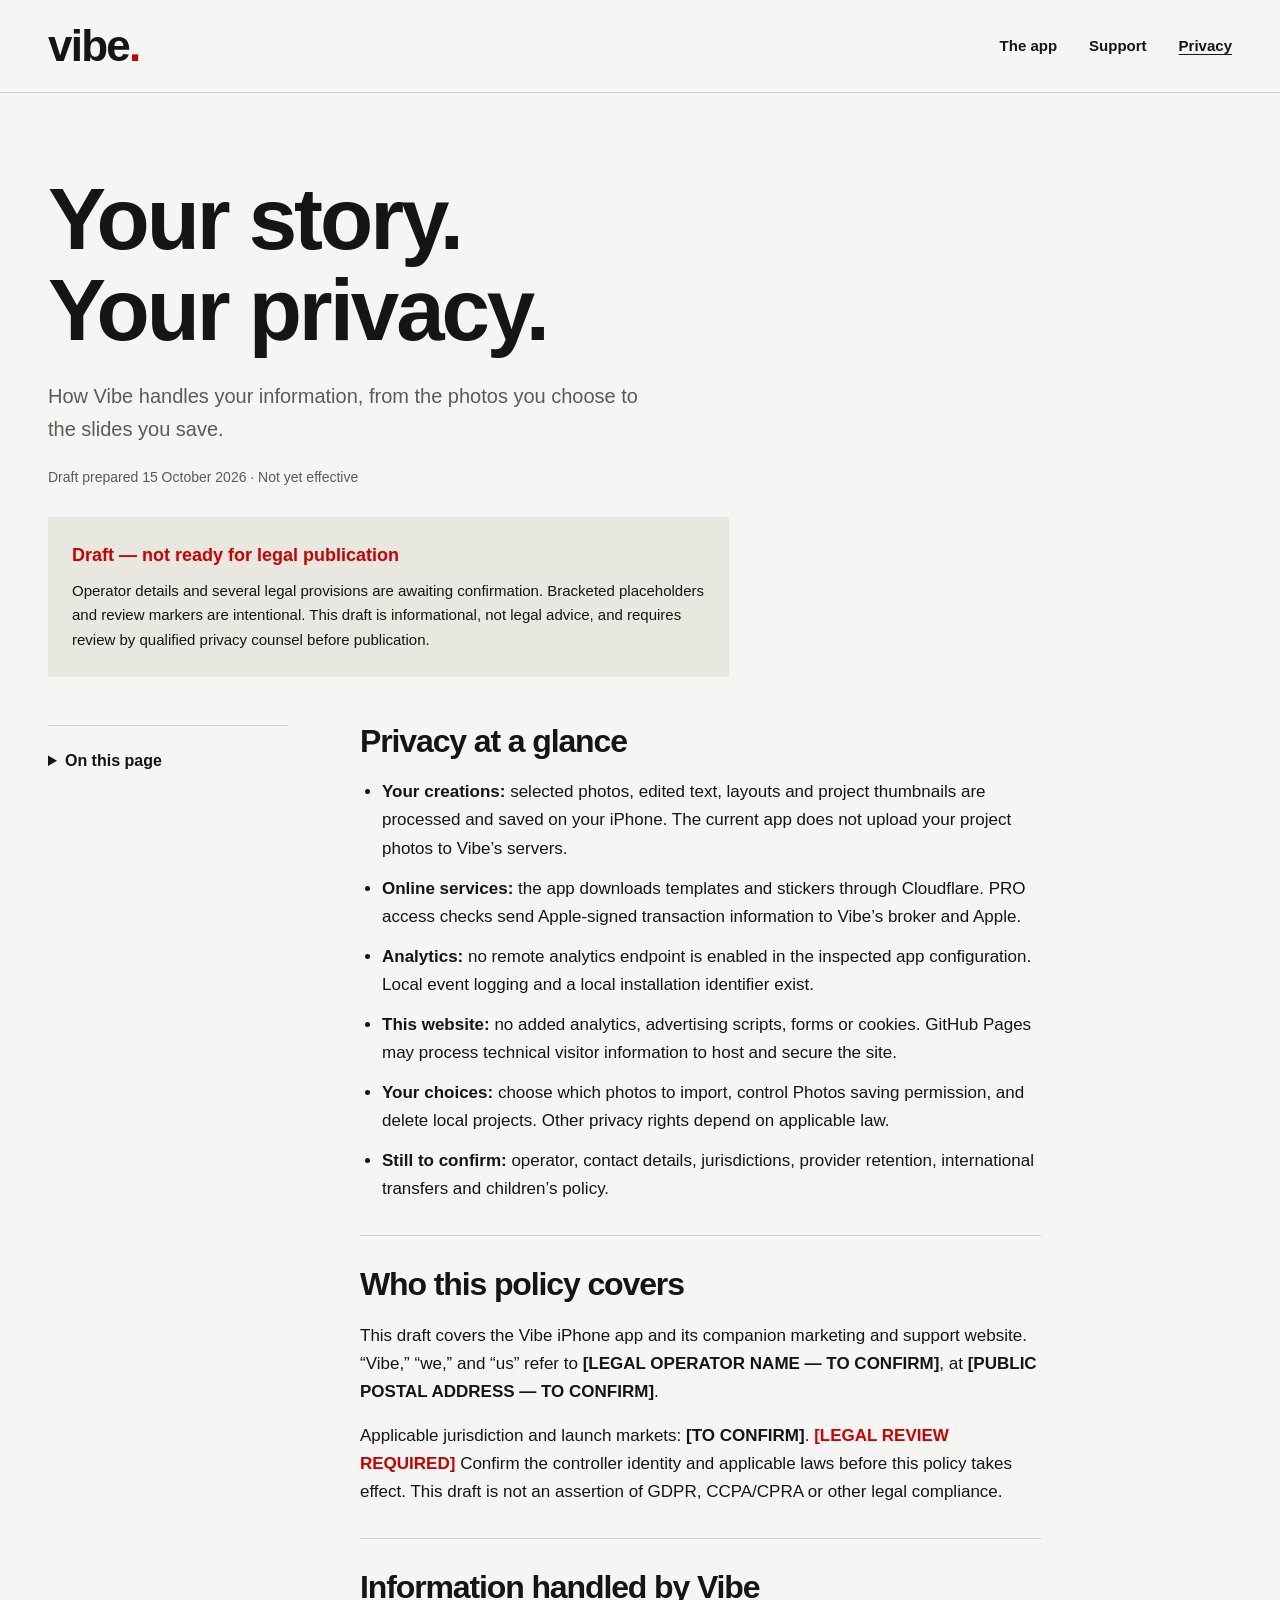
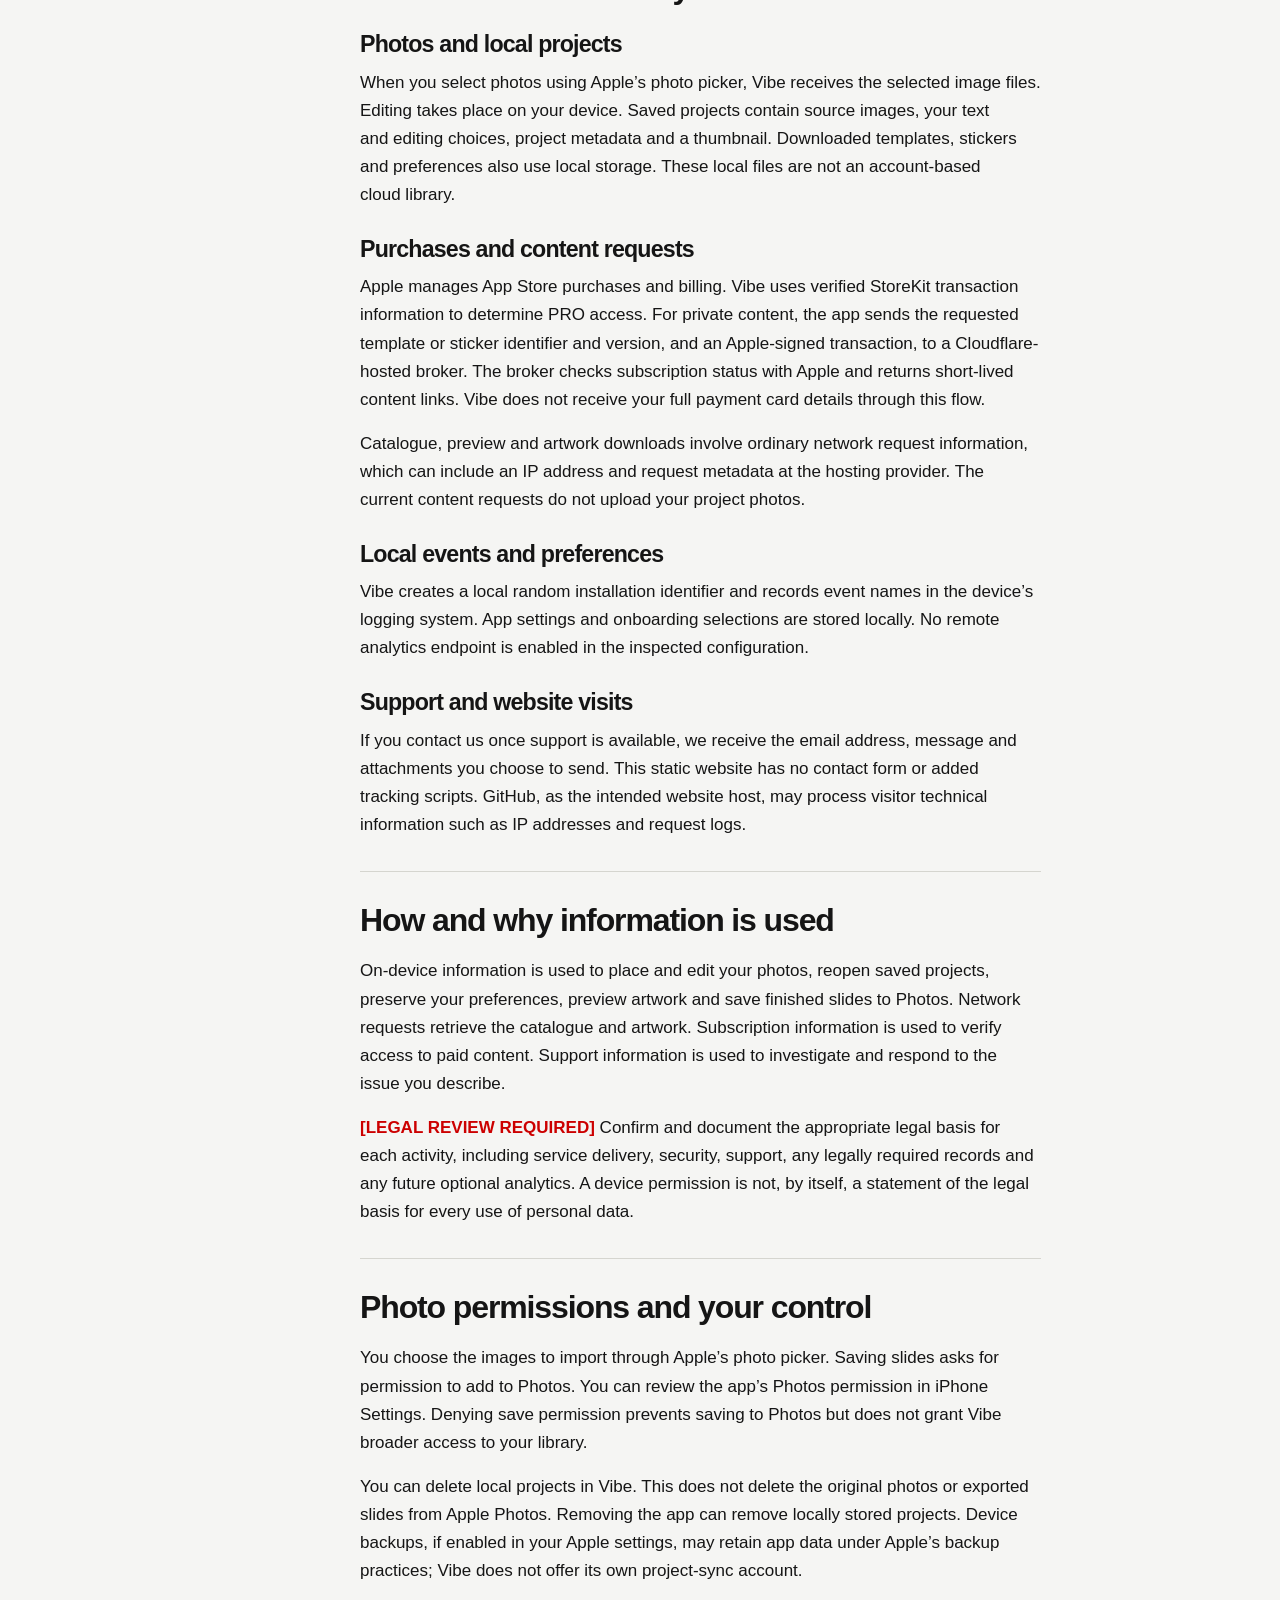
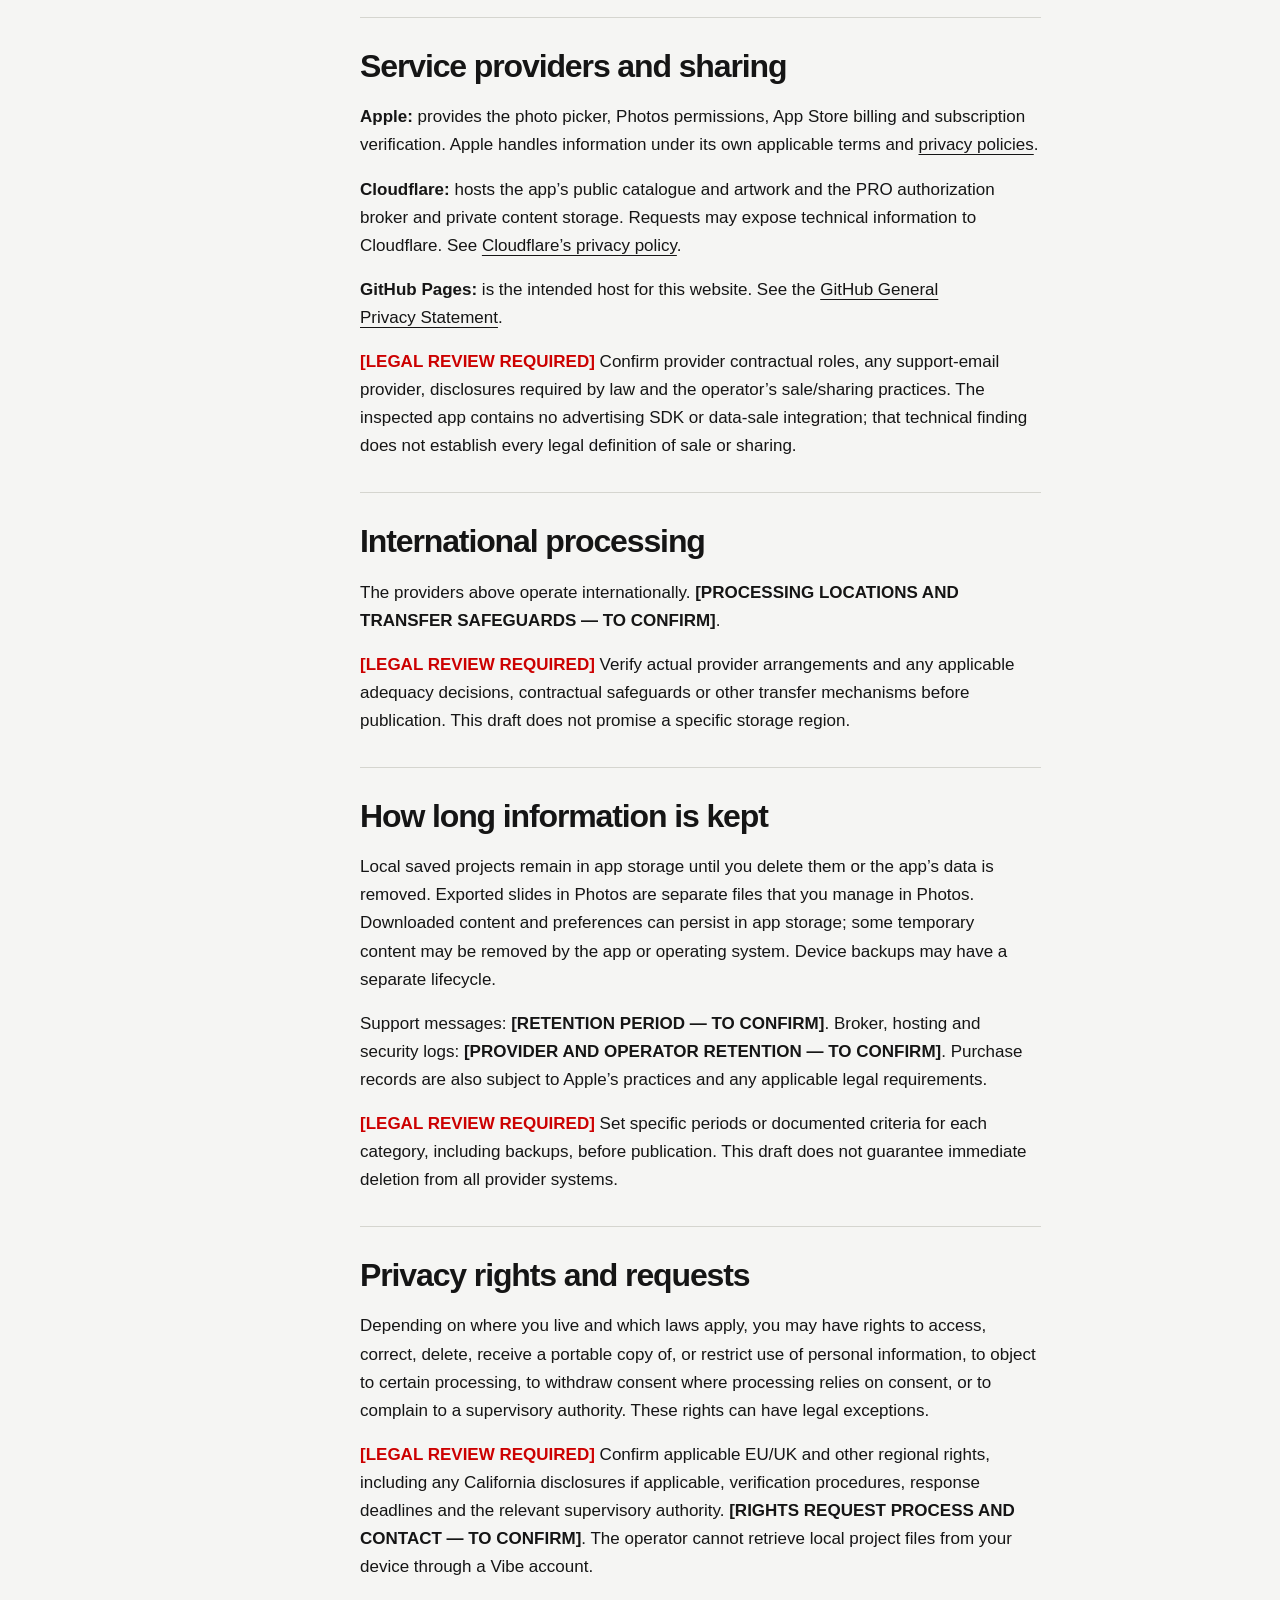
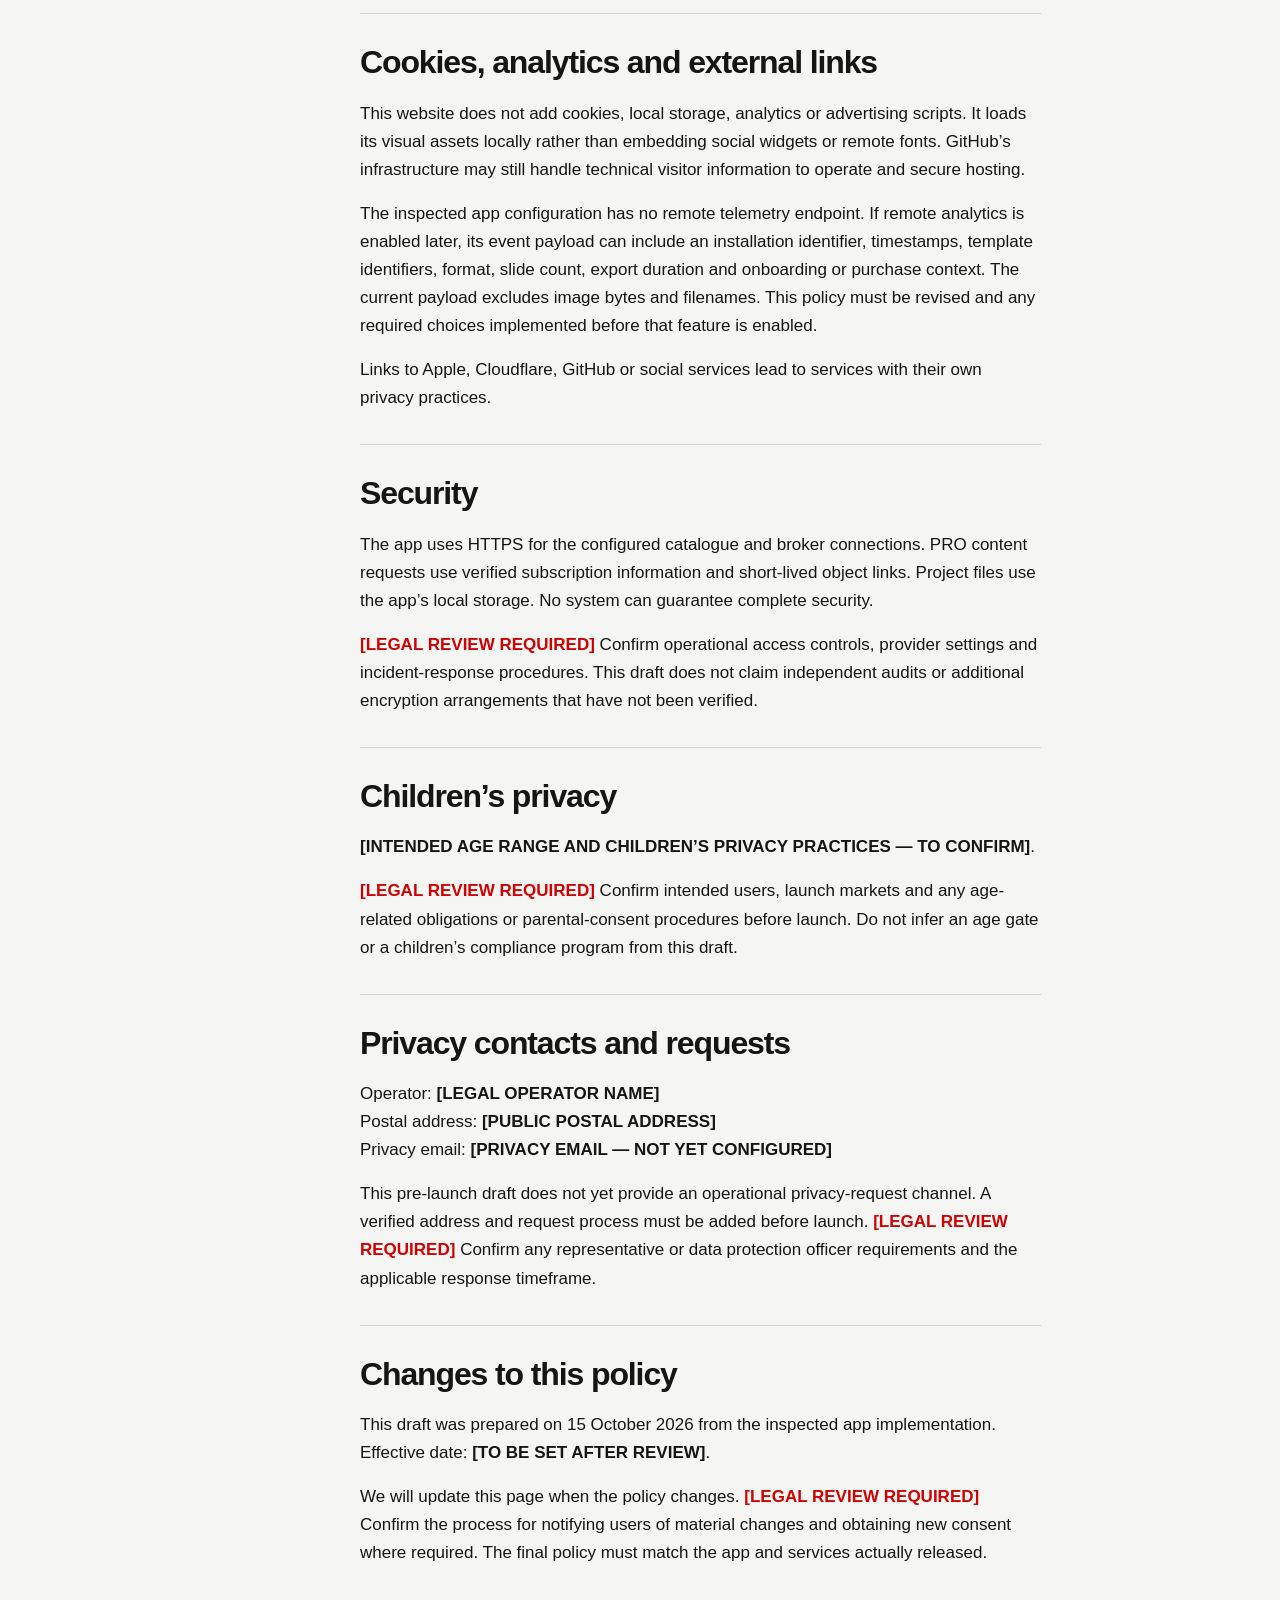
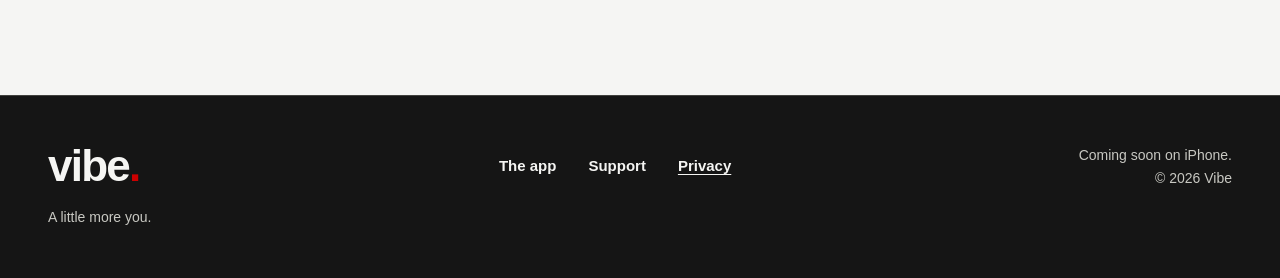
==== site/privacy/index.html @ 476f14c0 "Add Vibe marketing, support and draft privacy website" ====
<!doctype html>
<html lang="en">
<head>
  <meta charset="utf-8">
  <meta name="viewport" content="width=device-width, initial-scale=1">
  <meta name="theme-color" content="#CC0000">
  <meta name="description" content="A draft explanation of how Vibe handles selected photos, local projects, subscriptions, support messages, and website visits.">
  <meta property="og:title" content="Privacy policy draft — Vibe">
  <meta property="og:description" content="A draft explanation of how Vibe handles selected photos, local projects, subscriptions, support messages, and website visits.">
  <meta property="og:type" content="website">
  <title>Privacy policy draft — Vibe</title>
  <link rel="icon" href="../assets/vibe-app-icon.png" type="image/png">
  <link rel="stylesheet" href="../assets/site.css">
</head>
<body class="privacy">
  <a class="skip-link" href="#main">Skip to content</a>
  <header class="site-header"><div class="wrap header-inner">
    <a class="wordmark" href="../" aria-label="Vibe home">vibe<span>.</span></a>
    <nav aria-label="Main navigation"><a href="../">The app</a><a href="../support/">Support</a><a href="../privacy/" aria-current="page">Privacy</a></nav>
  </div></header>
  <main id="main" tabindex="-1">
<div class="wrap page-intro"><h1>Your story.<br>Your privacy.</h1><p>How Vibe handles your information, from the photos you choose to the slides you save.</p><div class="updated">Draft prepared 15 October 2026 · Not yet effective</div><div class="notice"><strong class="draft-label">Draft — not ready for legal publication</strong><p>Operator details and several legal provisions are awaiting confirmation. Bracketed placeholders and review markers are intentional. This draft is informational, not legal advice, and requires review by qualified privacy counsel before publication.</p></div></div>
<div class="wrap content-grid"><nav class="side-nav policy-nav" aria-label="Privacy policy contents"><details><summary>On this page</summary><a href="#summary">Privacy at a glance</a><a href="#operator">Who this policy covers</a><a href="#information">Information handled by Vibe</a><a href="#uses">How and why information is used</a><a href="#permissions">Photo permissions and your control</a><a href="#sharing">Service providers and sharing</a><a href="#transfers">International processing</a><a href="#retention">How long information is kept</a><a href="#rights">Privacy rights and requests</a><a href="#tracking">Cookies, analytics and external links</a><a href="#security">Security</a><a href="#children">Children’s privacy</a><a href="#contact">Privacy contacts and requests</a><a href="#changes">Changes to this policy</a></details></nav><article class="reading" aria-label="Draft privacy policy"><section id="summary"><h2>Privacy at a glance</h2><ul class="summary-list"><li><strong>Your creations:</strong> selected photos, edited text, layouts and project thumbnails are processed and saved on your iPhone. The current app does not upload your project photos to Vibe’s servers.</li><li><strong>Online services:</strong> the app downloads templates and stickers through Cloudflare. PRO access checks send Apple-signed transaction information to Vibe’s broker and Apple.</li><li><strong>Analytics:</strong> no remote analytics endpoint is enabled in the inspected app configuration. Local event logging and a local installation identifier exist.</li><li><strong>This website:</strong> no added analytics, advertising scripts, forms or cookies. GitHub Pages may process technical visitor information to host and secure the site.</li><li><strong>Your choices:</strong> choose which photos to import, control Photos saving permission, and delete local projects. Other privacy rights depend on applicable law.</li><li><strong>Still to confirm:</strong> operator, contact details, jurisdictions, provider retention, international transfers and children’s policy.</li></ul></section><section id="operator"><h2>Who this policy covers</h2><p>This draft covers the Vibe iPhone app and its companion marketing and support website. “Vibe,” “we,” and “us” refer to <span class="placeholder">[LEGAL OPERATOR NAME — TO CONFIRM]</span>, at <span class="placeholder">[PUBLIC POSTAL ADDRESS — TO CONFIRM]</span>.</p><p>Applicable jurisdiction and launch markets: <span class="placeholder">[TO CONFIRM]</span>. <span class="draft-label">[LEGAL REVIEW REQUIRED]</span> Confirm the controller identity and applicable laws before this policy takes effect. This draft is not an assertion of GDPR, CCPA/CPRA or other legal compliance.</p></section><section id="information"><h2>Information handled by Vibe</h2><h3>Photos and local projects</h3><p>When you select photos using Apple’s photo picker, Vibe receives the selected image files. Editing takes place on your device. Saved projects contain source images, your text and editing choices, project metadata and a thumbnail. Downloaded templates, stickers and preferences also use local storage. These local files are not an account-based cloud library.</p><h3>Purchases and content requests</h3><p>Apple manages App Store purchases and billing. Vibe uses verified StoreKit transaction information to determine PRO access. For private content, the app sends the requested template or sticker identifier and version, and an Apple-signed transaction, to a Cloudflare-hosted broker. The broker checks subscription status with Apple and returns short-lived content links. Vibe does not receive your full payment card details through this flow.</p><p>Catalogue, preview and artwork downloads involve ordinary network request information, which can include an IP address and request metadata at the hosting provider. The current content requests do not upload your project photos.</p><h3>Local events and preferences</h3><p>Vibe creates a local random installation identifier and records event names in the device’s logging system. App settings and onboarding selections are stored locally. No remote analytics endpoint is enabled in the inspected configuration.</p><h3>Support and website visits</h3><p>If you contact us once support is available, we receive the email address, message and attachments you choose to send. This static website has no contact form or added tracking scripts. GitHub, as the intended website host, may process visitor technical information such as IP addresses and request logs.</p></section><section id="uses"><h2>How and why information is used</h2><p>On-device information is used to place and edit your photos, reopen saved projects, preserve your preferences, preview artwork and save finished slides to Photos. Network requests retrieve the catalogue and artwork. Subscription information is used to verify access to paid content. Support information is used to investigate and respond to the issue you describe.</p><p><span class="draft-label">[LEGAL REVIEW REQUIRED]</span> Confirm and document the appropriate legal basis for each activity, including service delivery, security, support, any legally required records and any future optional analytics. A device permission is not, by itself, a statement of the legal basis for every use of personal data.</p></section><section id="permissions"><h2>Photo permissions and your control</h2><p>You choose the images to import through Apple’s photo picker. Saving slides asks for permission to add to Photos. You can review the app’s Photos permission in iPhone Settings. Denying save permission prevents saving to Photos but does not grant Vibe broader access to your library.</p><p>You can delete local projects in Vibe. This does not delete the original photos or exported slides from Apple Photos. Removing the app can remove locally stored projects. Device backups, if enabled in your Apple settings, may retain app data under Apple’s backup practices; Vibe does not offer its own project-sync account.</p></section><section id="sharing"><h2>Service providers and sharing</h2><p><strong>Apple:</strong> provides the photo picker, Photos permissions, App Store billing and subscription verification. Apple handles information under its own applicable terms and <a href="https://www.apple.com/legal/privacy/">privacy policies</a>.</p><p><strong>Cloudflare:</strong> hosts the app’s public catalogue and artwork and the PRO authorization broker and private content storage. Requests may expose technical information to Cloudflare. See <a href="https://www.cloudflare.com/privacypolicy/">Cloudflare’s privacy policy</a>.</p><p><strong>GitHub Pages:</strong> is the intended host for this website. See the <a href="https://docs.github.com/en/site-policy/privacy-policies/github-general-privacy-statement">GitHub General Privacy Statement</a>.</p><p><span class="draft-label">[LEGAL REVIEW REQUIRED]</span> Confirm provider contractual roles, any support-email provider, disclosures required by law and the operator’s sale/sharing practices. The inspected app contains no advertising SDK or data-sale integration; that technical finding does not establish every legal definition of sale or sharing.</p></section><section id="transfers"><h2>International processing</h2><p>The providers above operate internationally. <span class="placeholder">[PROCESSING LOCATIONS AND TRANSFER SAFEGUARDS — TO CONFIRM]</span>.</p><p><span class="draft-label">[LEGAL REVIEW REQUIRED]</span> Verify actual provider arrangements and any applicable adequacy decisions, contractual safeguards or other transfer mechanisms before publication. This draft does not promise a specific storage region.</p></section><section id="retention"><h2>How long information is kept</h2><p>Local saved projects remain in app storage until you delete them or the app’s data is removed. Exported slides in Photos are separate files that you manage in Photos. Downloaded content and preferences can persist in app storage; some temporary content may be removed by the app or operating system. Device backups may have a separate lifecycle.</p><p>Support messages: <span class="placeholder">[RETENTION PERIOD — TO CONFIRM]</span>. Broker, hosting and security logs: <span class="placeholder">[PROVIDER AND OPERATOR RETENTION — TO CONFIRM]</span>. Purchase records are also subject to Apple’s practices and any applicable legal requirements.</p><p><span class="draft-label">[LEGAL REVIEW REQUIRED]</span> Set specific periods or documented criteria for each category, including backups, before publication. This draft does not guarantee immediate deletion from all provider systems.</p></section><section id="rights"><h2>Privacy rights and requests</h2><p>Depending on where you live and which laws apply, you may have rights to access, correct, delete, receive a portable copy of, or restrict use of personal information, to object to certain processing, to withdraw consent where processing relies on consent, or to complain to a supervisory authority. These rights can have legal exceptions.</p><p><span class="draft-label">[LEGAL REVIEW REQUIRED]</span> Confirm applicable EU/UK and other regional rights, including any California disclosures if applicable, verification procedures, response deadlines and the relevant supervisory authority. <span class="placeholder">[RIGHTS REQUEST PROCESS AND CONTACT — TO CONFIRM]</span>. The operator cannot retrieve local project files from your device through a Vibe account.</p></section><section id="tracking"><h2>Cookies, analytics and external links</h2><p>This website does not add cookies, local storage, analytics or advertising scripts. It loads its visual assets locally rather than embedding social widgets or remote fonts. GitHub’s infrastructure may still handle technical visitor information to operate and secure hosting.</p><p>The inspected app configuration has no remote telemetry endpoint. If remote analytics is enabled later, its event payload can include an installation identifier, timestamps, template identifiers, format, slide count, export duration and onboarding or purchase context. The current payload excludes image bytes and filenames. This policy must be revised and any required choices implemented before that feature is enabled.</p><p>Links to Apple, Cloudflare, GitHub or social services lead to services with their own privacy practices.</p></section><section id="security"><h2>Security</h2><p>The app uses HTTPS for the configured catalogue and broker connections. PRO content requests use verified subscription information and short-lived object links. Project files use the app’s local storage. No system can guarantee complete security.</p><p><span class="draft-label">[LEGAL REVIEW REQUIRED]</span> Confirm operational access controls, provider settings and incident-response procedures. This draft does not claim independent audits or additional encryption arrangements that have not been verified.</p></section><section id="children"><h2>Children’s privacy</h2><p><span class="placeholder">[INTENDED AGE RANGE AND CHILDREN’S PRIVACY PRACTICES — TO CONFIRM]</span>.</p><p><span class="draft-label">[LEGAL REVIEW REQUIRED]</span> Confirm intended users, launch markets and any age-related obligations or parental-consent procedures before launch. Do not infer an age gate or a children’s compliance program from this draft.</p></section><section id="contact"><h2>Privacy contacts and requests</h2><p>Operator: <span class="placeholder">[LEGAL OPERATOR NAME]</span><br>Postal address: <span class="placeholder">[PUBLIC POSTAL ADDRESS]</span><br>Privacy email: <span class="placeholder">[PRIVACY EMAIL — NOT YET CONFIGURED]</span></p><p>This pre-launch draft does not yet provide an operational privacy-request channel. A verified address and request process must be added before launch. <span class="draft-label">[LEGAL REVIEW REQUIRED]</span> Confirm any representative or data protection officer requirements and the applicable response timeframe.</p></section><section id="changes"><h2>Changes to this policy</h2><p>This draft was prepared on 15 October 2026 from the inspected app implementation. Effective date: <span class="placeholder">[TO BE SET AFTER REVIEW]</span>.</p><p>We will update this page when the policy changes. <span class="draft-label">[LEGAL REVIEW REQUIRED]</span> Confirm the process for notifying users of material changes and obtaining new consent where required. The final policy must match the app and services actually released.</p></section></article></div>
</main>
  <footer class="site-footer"><div class="wrap footer-inner">
    <div><a class="wordmark" href="../" aria-label="Vibe home">vibe<span>.</span></a><p>A little more you.</p></div>
    <nav aria-label="Footer navigation"><a href="../">The app</a><a href="../support/">Support</a><a href="../privacy/" aria-current="page">Privacy</a></nav>
    <p class="footer-note">Coming soon on iPhone.<br>© 2026 Vibe</p>
  </div></footer>
</body>
</html>
---- site/assets/site.css ----
:root {
  --red: #cc0000;
  --ink: #151515;
  --paper: #f5f5f3;
  --muted: #5b5b57;
  --line: #d5d5cf;
  --font: -apple-system, BlinkMacSystemFont, "Segoe UI", Helvetica, Arial, sans-serif;
}
* { box-sizing: border-box; }
html { scroll-behavior: smooth; scroll-padding-top: 24px; }
body { margin: 0; background: var(--paper); color: var(--ink); font: 17px/1.65 var(--font); }
h1, h2, h3, p, figure { margin: 0; }
h1, h2, h3 { line-height: 1.05; letter-spacing: -.035em; text-wrap: balance; }
h1, h2 { font-weight: 800; }
h1 { font-size: clamp(3.25rem, 6.8vw, 6rem); }
h2 { font-size: clamp(2.25rem, 4vw, 3.75rem); }
h3 { font-size: 1.45rem; }
p { text-wrap: pretty; }
a { color: inherit; text-underline-offset: .22em; text-decoration-thickness: 1px; }
a:hover { text-decoration-thickness: 2px; }
a:focus-visible, summary:focus-visible { outline: 3px solid var(--red); outline-offset: 5px; }
.hero a:focus-visible, .site-footer a:focus-visible { outline-color: var(--paper); }
::selection { background: var(--red); color: var(--paper); }
.hero ::selection { background: var(--paper); color: var(--red); }
.wrap { width: min(1280px, calc(100% - 96px)); margin-inline: auto; }
.site-header { background: var(--paper); border-bottom: 1px solid var(--line); }
.header-inner { min-height: 92px; display: flex; justify-content: space-between; align-items: center; gap: 24px; }
.wordmark { font-size: 44px; font-weight: 850; line-height: 1; letter-spacing: -.04em; text-decoration: none; }
.wordmark span { color: var(--red); }
nav { display: flex; align-items: center; gap: 32px; font-size: 15px; font-weight: 600; }
nav a { display: inline-flex; align-items: center; min-height: 44px; text-decoration: none; }
nav a:hover, nav a[aria-current] { text-decoration: underline; }
.skip-link { position: fixed; left: 16px; top: -100px; z-index: 10; background: var(--ink); color: var(--paper); padding: 12px 20px; }
.skip-link:focus { top: 16px; }
main:focus { outline: none; }
.hero { background: var(--red); color: var(--paper); }
.hero-grid { display: grid; grid-template-columns: 1.1fr 1fr; align-items: center; gap: 16px; min-height: 640px; padding-block: 58px; }
.hero h1 { max-width: 8ch; text-transform: uppercase; line-height: .95; }
.hero-copy > p { max-width: 37ch; font-size: 20px; margin-top: 28px; }
.launch-note { display: flex; align-items: center; gap: 12px; font-size: 15px; font-weight: 650; margin-top: 32px; }
.launch-note img { width: 38px; height: 38px; border: 1px solid #f5f5f380; border-radius: 9px; }
.hero-art { width: 100%; height: auto; display: block; }
.story-section { padding-block: 104px; }
.story-heading { display: grid; grid-template-columns: 1fr 1fr; gap: 48px; align-items: end; margin-bottom: 44px; }
.story-heading h2 { max-width: 11ch; }
.story-heading p { max-width: 44ch; color: var(--muted); }
.photo-strip { display: grid; grid-template-columns: 1fr 1fr 1fr; gap: 16px; }
.photo { aspect-ratio: 4/5; background-image: url('./camera-roll-atlas.jpg'); background-size: 300% 300%; }
.photo.street { background-position: 0 0; }
.photo.coffee { background-position: 50% 0; }
.photo.train { background-position: 100% 50%; }
figcaption { font-size: 12px; color: var(--muted); margin-top: 14px; }
.how-section { border-top: 1px solid var(--line); padding-block: 88px 104px; }
.how-grid { display: grid; grid-template-columns: .9fr 1.1fr; gap: 80px; }
.how-grid h2 { max-width: 10ch; }
.steps { list-style: none; padding: 0; margin: 0; }
.steps li { padding: 26px 0; border-top: 1px solid var(--line); }
.steps li:first-child { padding-top: 0; border: 0; }
.steps p { color: var(--muted); margin-top: 12px; max-width: 48ch; }
.closing { background: var(--ink); color: var(--paper); padding-block: 72px; }
.closing .wrap { display: flex; align-items: center; justify-content: space-between; gap: 36px; }
.closing h2 { max-width: 15ch; }
.closing a { white-space: nowrap; padding-block: 12px; }
.closing a:focus-visible { outline-color: var(--paper); }
.page-intro { padding-block: 80px 48px; }
.page-intro h1 { max-width: 14ch; }
.page-intro > p { font-size: 20px; color: var(--muted); max-width: 56ch; margin-top: 24px; }
.content-grid { display: grid; grid-template-columns: 240px minmax(0, 1fr); gap: 72px; padding-bottom: 96px; }
.side-nav { display: block; align-self: start; font-size: 14px; border-top: 1px solid var(--line); padding-top: 20px; }
.side-nav a { display: block; min-height: 44px; padding: 9px 0; }
.reading { max-width: 72ch; min-width: 0; }
.reading h2 { font-size: 2rem; margin-bottom: 20px; }
.reading h3 { margin-top: 28px; margin-bottom: 12px; }
.reading p + p { margin-top: 16px; }
.reading section { padding-block: 32px; border-top: 1px solid var(--line); }
.reading section:first-child { padding-top: 0; border: 0; }
.notice { padding: 24px; background: #e8e8e1; margin-bottom: 32px; }
.notice strong { display: block; font-size: 18px; margin-bottom: 8px; }
.notice p { font-size: 15px; }
.draft-label { color: var(--red); font-weight: 700; }
.placeholder { font-weight: 650; overflow-wrap: anywhere; }
.updated { font-size: 14px; color: var(--muted); margin-block: 20px 0; }
.summary-list { margin: 0; padding-left: 22px; }
.summary-list li + li { margin-top: 12px; }
details { border-top: 1px solid var(--line); }
details:last-child { border-bottom: 1px solid var(--line); }
summary { cursor: pointer; padding: 22px 30px 22px 0; font-weight: 650; font-size: 19px; line-height: 1.4; }
summary:hover { color: var(--red); }
details p { padding-bottom: 22px; color: var(--muted); }
.contact-block { margin-top: 40px; }
.site-footer { background: var(--ink); color: var(--paper); border-top: 1px solid #41413e; }
.footer-inner { display: flex; align-items: start; justify-content: space-between; gap: 32px; padding-block: 48px; }
.site-footer p { font-size: 14px; margin-top: 16px; color: #c8c8c2; }
.site-footer .footer-note { margin: 0; text-align: right; }
@media (min-width: 900px) and (prefers-reduced-motion: no-preference) {
  .hero-art { animation: frame-in .8s cubic-bezier(.16, 1, .3, 1) both; }
  @keyframes frame-in { from { transform: translateY(18px); } to { transform: translateY(0); } }
}
@media (max-width: 800px) {
  .wrap { width: calc(100% - 40px); }
  .header-inner { min-height: 78px; gap: 16px; }
  nav { gap: 18px; font-size: 14px; }
  .wordmark { font-size: 38px; }
  .hero-grid { grid-template-columns: 1fr; padding-block: 48px 24px; gap: 0; min-height: auto; }
  .hero h1 { font-size: clamp(3.25rem, 12vw, 6rem); max-width: 9ch; }
  .hero-copy > p { font-size: 18px; margin-top: 24px; }
  .launch-note { margin-top: 24px; }
  .hero-art { width: min(100%, 460px); justify-self: center; }
  .story-section { padding-block: 64px; }
  .story-heading, .how-grid { grid-template-columns: 1fr; gap: 28px; }
  .story-heading { margin-bottom: 28px; }
  .story-heading h2, .how-grid h2 { max-width: 14ch; }
  .photo-strip { gap: 8px; }
  .how-section { padding-block: 56px 64px; }
  .closing { padding-block: 48px; }
  .closing .wrap { align-items: start; flex-direction: column; gap: 20px; }
  .page-intro { padding-block: 48px 36px; }
  .page-intro > p { font-size: 18px; }
  .content-grid { grid-template-columns: 1fr; gap: 32px; padding-bottom: 56px; }
  .side-nav { display: flex; flex-wrap: wrap; gap: 4px 20px; }
  .side-nav a { padding-block: 8px; }
  .reading h2 { font-size: 1.75rem; }
  .notice { padding: 20px; }
  .footer-inner { flex-wrap: wrap; padding-block: 36px; }
  .site-footer nav { width: 100%; order: 3; }
}
@media (max-width: 360px) {
  .wrap { width: calc(100% - 32px); }
  nav { gap: 12px; font-size: 13px; }
  .wordmark { font-size: 34px; }
  .footer-inner { gap: 20px; }
}
@media (prefers-reduced-motion: reduce) {
  html { scroll-behavior: auto; }
  *, *::before, *::after { animation: none !important; transition: none !important; }
}

.page-intro .notice { max-width: 72ch; margin-top: 28px; margin-bottom: 0; }
.policy-nav details, .policy-nav details:last-child { border: 0; width: 100%; }
.policy-nav summary { padding: 4px 0 16px; font-size: 16px; }
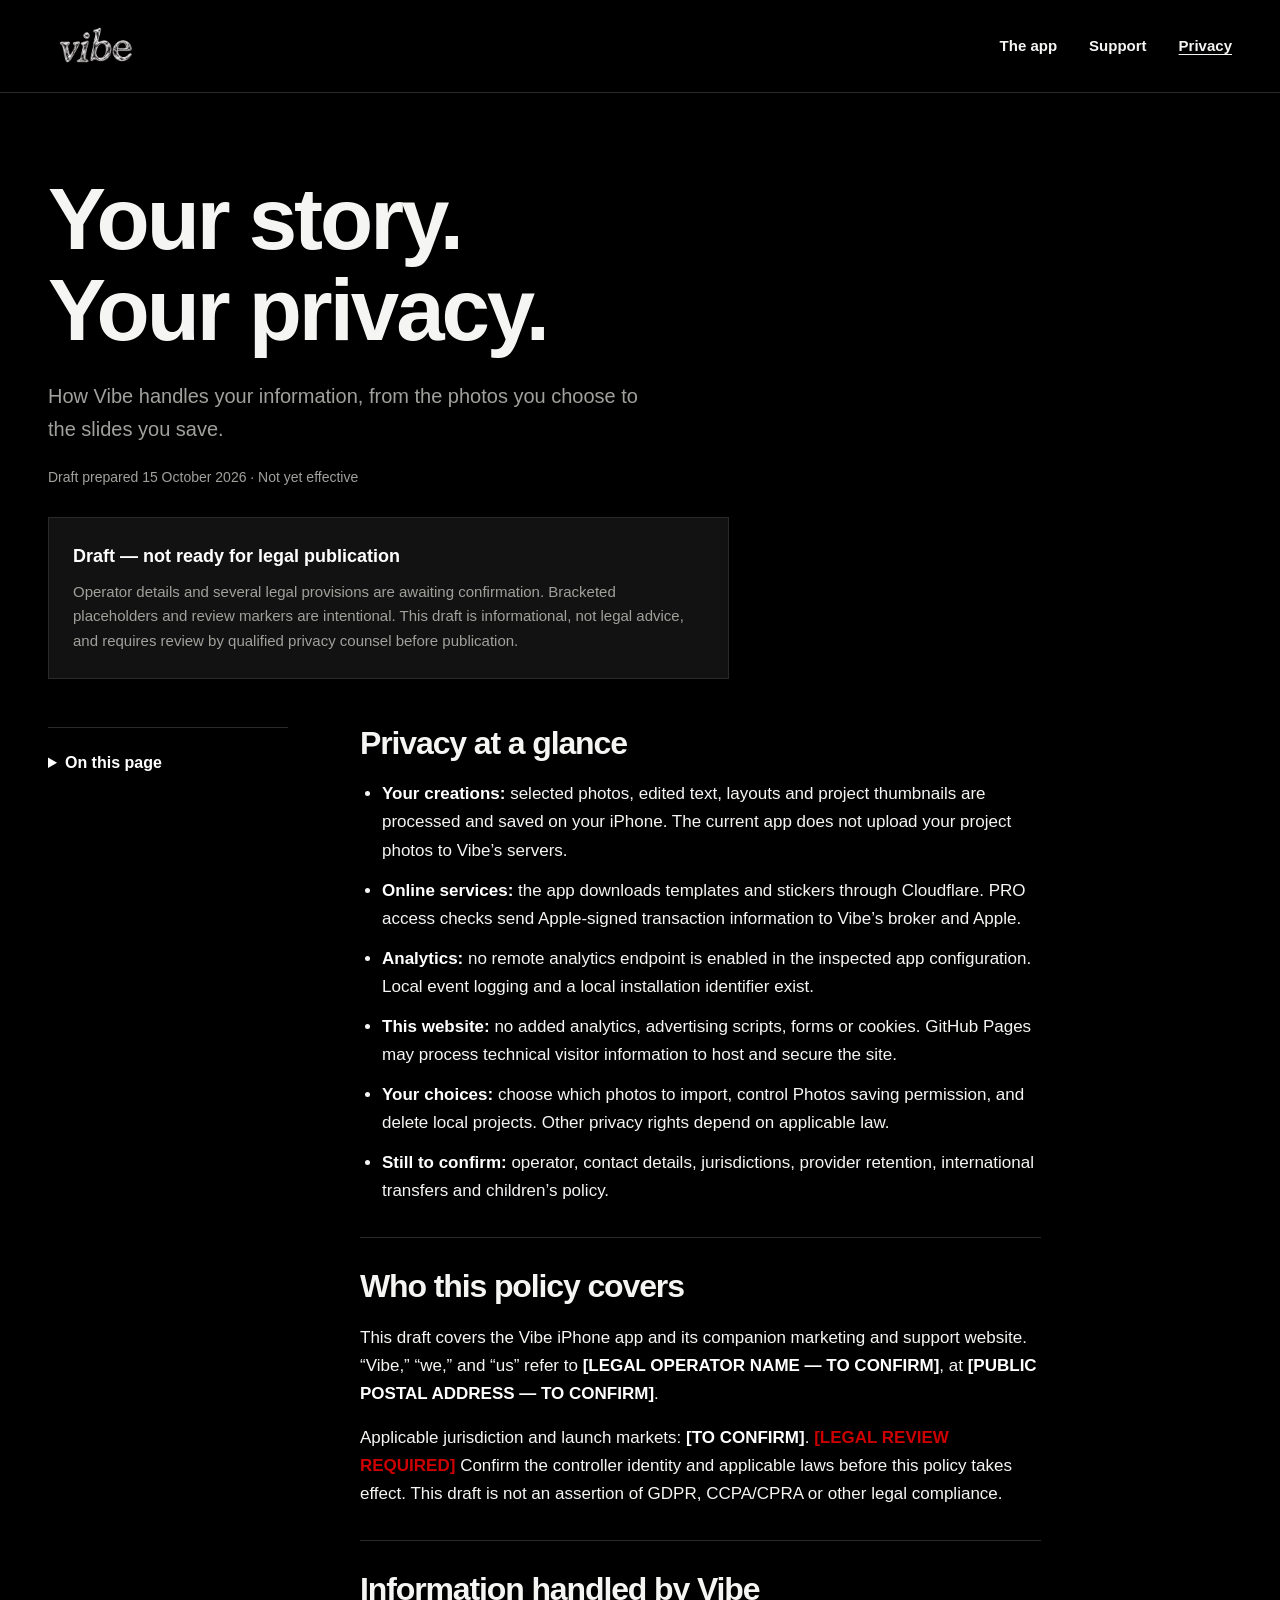
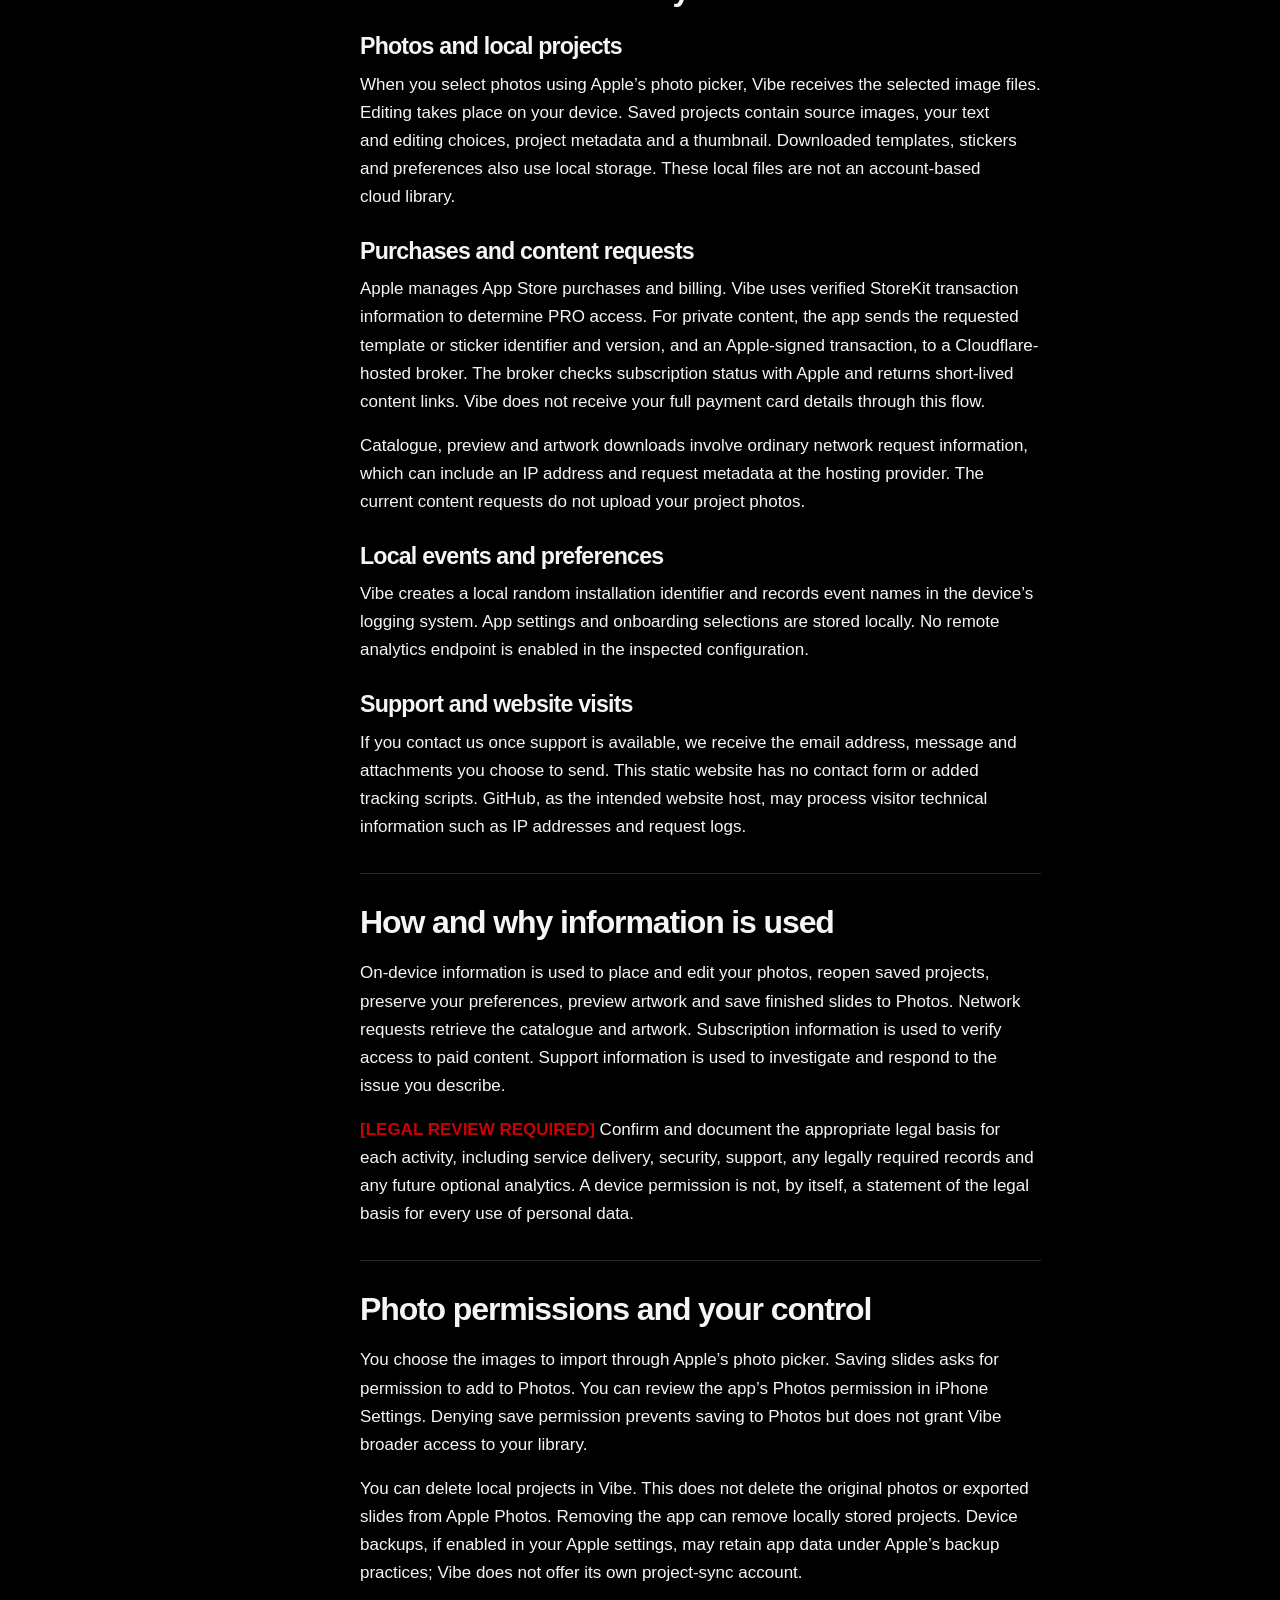
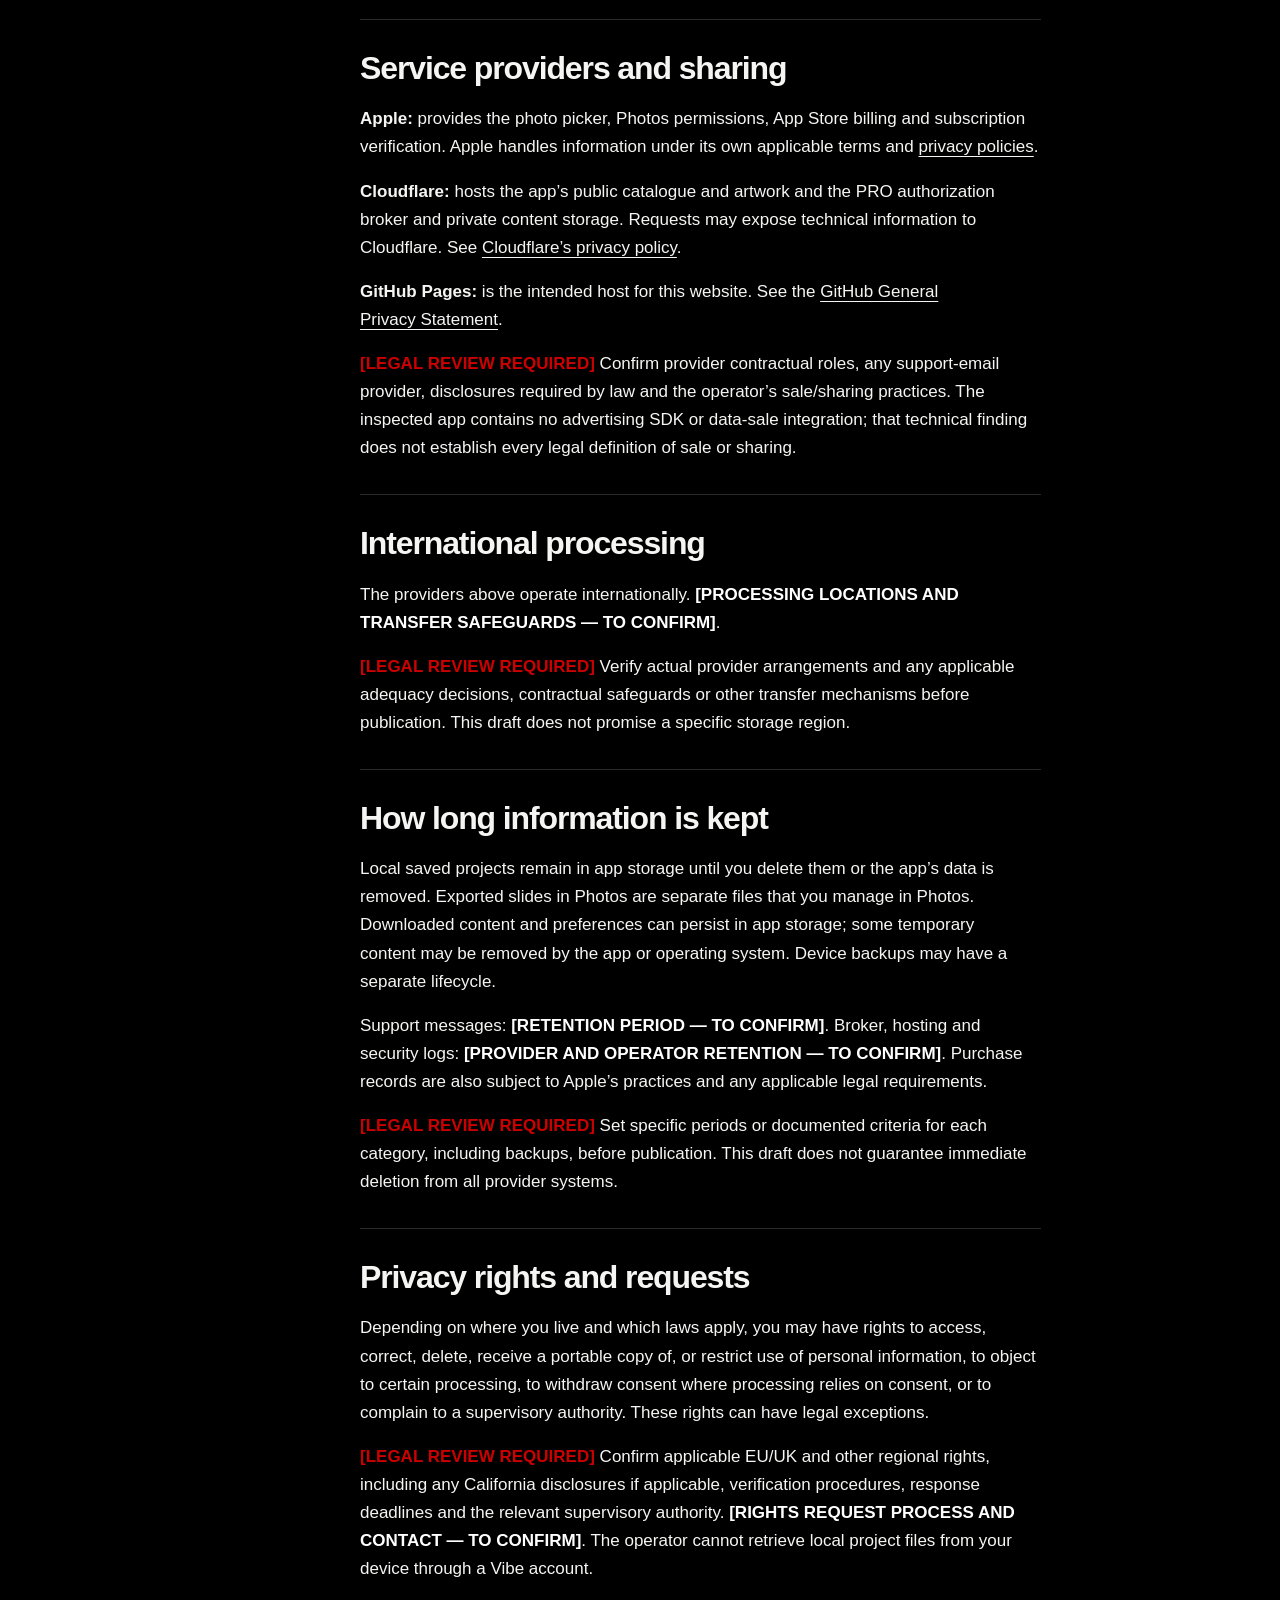
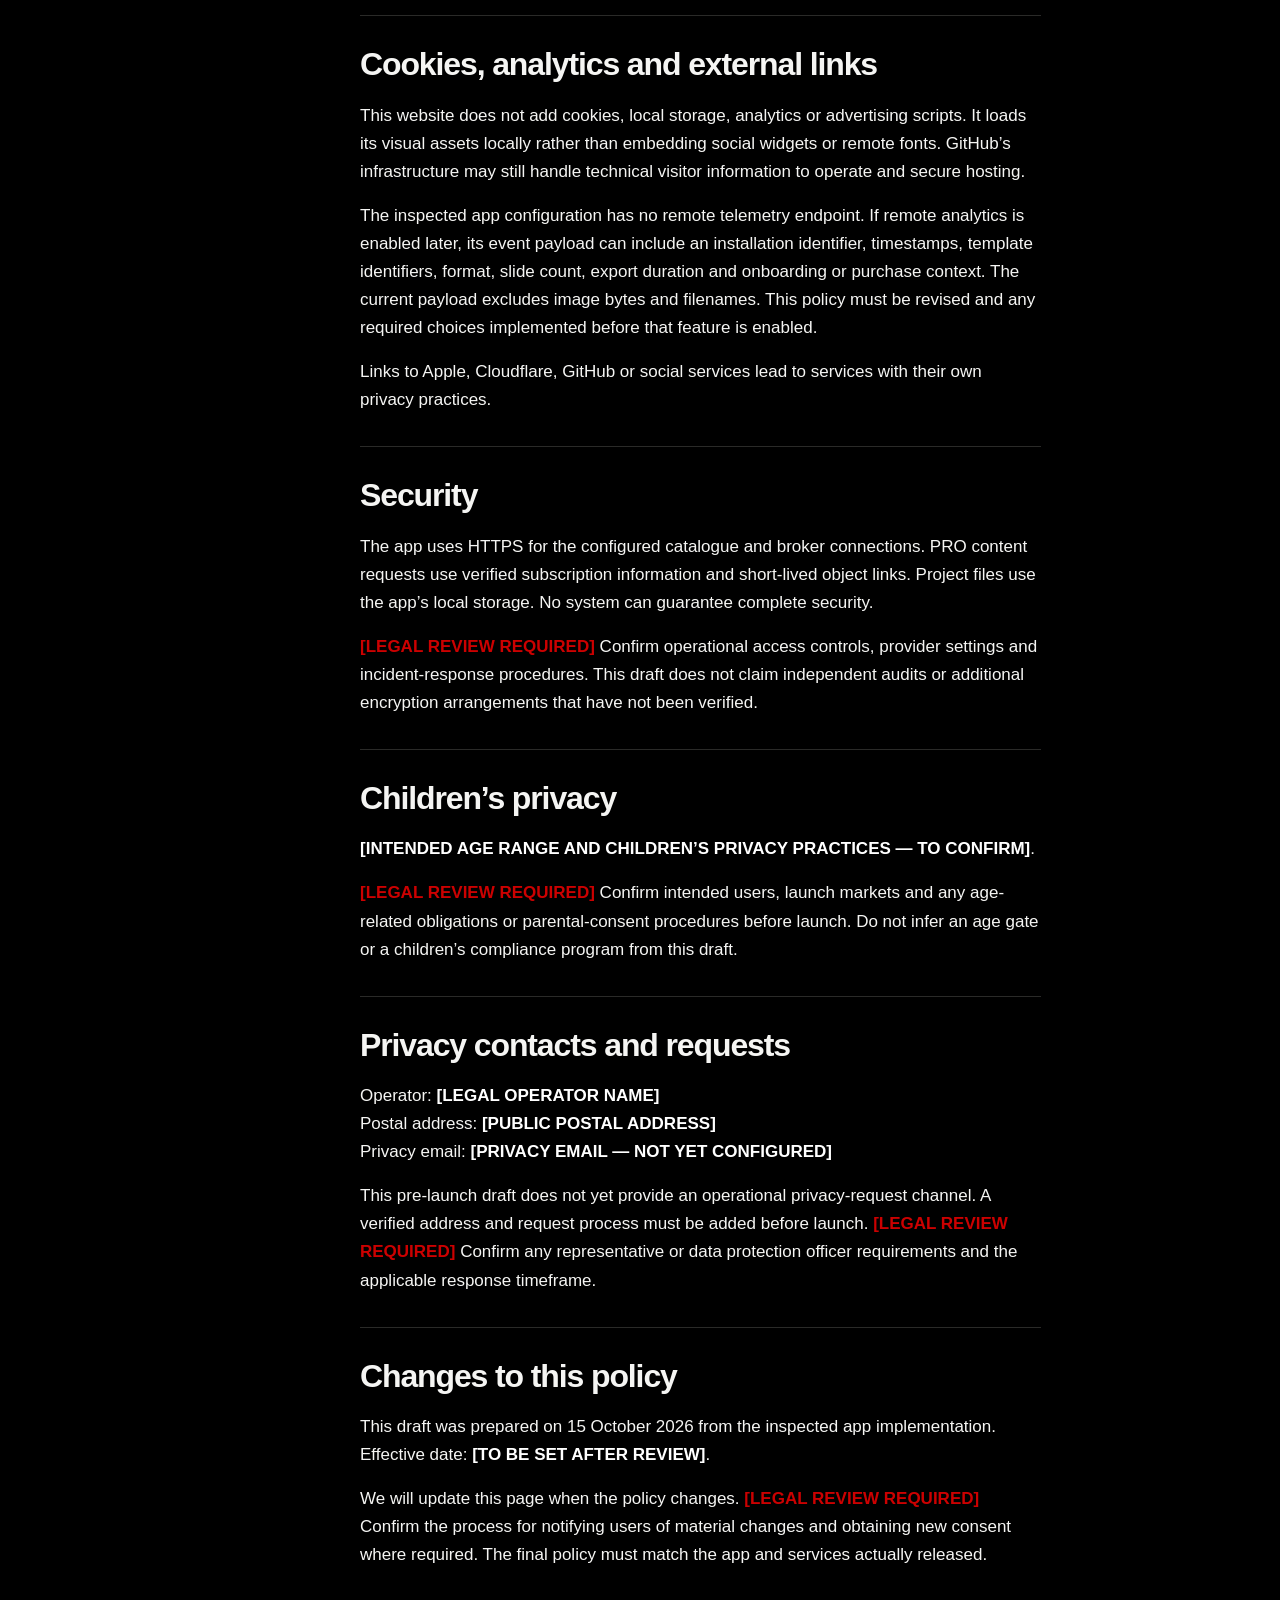
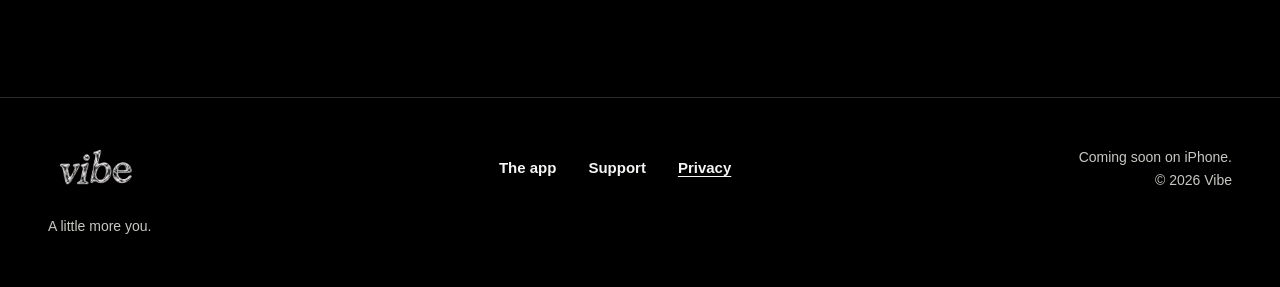
==== commit c1242adc: "Update logo and dark mode styling" ====
--- a/site/privacy/index.html
+++ b/site/privacy/index.html
@@ -15,7 +15,7 @@
 <body class="privacy">
   <a class="skip-link" href="#main">Skip to content</a>
   <header class="site-header"><div class="wrap header-inner">
-    <a class="wordmark" href="../" aria-label="Vibe home">vibe<span>.</span></a>
+    <a class="logo-link" href="../" aria-label="Vibe home"><img class="logo-img" src="../assets/vibe-logo.png" width="2095" height="996" alt="Vibe"></a>
     <nav aria-label="Main navigation"><a href="../">The app</a><a href="../support/">Support</a><a href="../privacy/" aria-current="page">Privacy</a></nav>
   </div></header>
   <main id="main" tabindex="-1">
@@ -23,7 +23,7 @@
 <div class="wrap content-grid"><nav class="side-nav policy-nav" aria-label="Privacy policy contents"><details><summary>On this page</summary><a href="#summary">Privacy at a glance</a><a href="#operator">Who this policy covers</a><a href="#information">Information handled by Vibe</a><a href="#uses">How and why information is used</a><a href="#permissions">Photo permissions and your control</a><a href="#sharing">Service providers and sharing</a><a href="#transfers">International processing</a><a href="#retention">How long information is kept</a><a href="#rights">Privacy rights and requests</a><a href="#tracking">Cookies, analytics and external links</a><a href="#security">Security</a><a href="#children">Children’s privacy</a><a href="#contact">Privacy contacts and requests</a><a href="#changes">Changes to this policy</a></details></nav><article class="reading" aria-label="Draft privacy policy"><section id="summary"><h2>Privacy at a glance</h2><ul class="summary-list"><li><strong>Your creations:</strong> selected photos, edited text, layouts and project thumbnails are processed and saved on your iPhone. The current app does not upload your project photos to Vibe’s servers.</li><li><strong>Online services:</strong> the app downloads templates and stickers through Cloudflare. PRO access checks send Apple-signed transaction information to Vibe’s broker and Apple.</li><li><strong>Analytics:</strong> no remote analytics endpoint is enabled in the inspected app configuration. Local event logging and a local installation identifier exist.</li><li><strong>This website:</strong> no added analytics, advertising scripts, forms or cookies. GitHub Pages may process technical visitor information to host and secure the site.</li><li><strong>Your choices:</strong> choose which photos to import, control Photos saving permission, and delete local projects. Other privacy rights depend on applicable law.</li><li><strong>Still to confirm:</strong> operator, contact details, jurisdictions, provider retention, international transfers and children’s policy.</li></ul></section><section id="operator"><h2>Who this policy covers</h2><p>This draft covers the Vibe iPhone app and its companion marketing and support website. “Vibe,” “we,” and “us” refer to <span class="placeholder">[LEGAL OPERATOR NAME — TO CONFIRM]</span>, at <span class="placeholder">[PUBLIC POSTAL ADDRESS — TO CONFIRM]</span>.</p><p>Applicable jurisdiction and launch markets: <span class="placeholder">[TO CONFIRM]</span>. <span class="draft-label">[LEGAL REVIEW REQUIRED]</span> Confirm the controller identity and applicable laws before this policy takes effect. This draft is not an assertion of GDPR, CCPA/CPRA or other legal compliance.</p></section><section id="information"><h2>Information handled by Vibe</h2><h3>Photos and local projects</h3><p>When you select photos using Apple’s photo picker, Vibe receives the selected image files. Editing takes place on your device. Saved projects contain source images, your text and editing choices, project metadata and a thumbnail. Downloaded templates, stickers and preferences also use local storage. These local files are not an account-based cloud library.</p><h3>Purchases and content requests</h3><p>Apple manages App Store purchases and billing. Vibe uses verified StoreKit transaction information to determine PRO access. For private content, the app sends the requested template or sticker identifier and version, and an Apple-signed transaction, to a Cloudflare-hosted broker. The broker checks subscription status with Apple and returns short-lived content links. Vibe does not receive your full payment card details through this flow.</p><p>Catalogue, preview and artwork downloads involve ordinary network request information, which can include an IP address and request metadata at the hosting provider. The current content requests do not upload your project photos.</p><h3>Local events and preferences</h3><p>Vibe creates a local random installation identifier and records event names in the device’s logging system. App settings and onboarding selections are stored locally. No remote analytics endpoint is enabled in the inspected configuration.</p><h3>Support and website visits</h3><p>If you contact us once support is available, we receive the email address, message and attachments you choose to send. This static website has no contact form or added tracking scripts. GitHub, as the intended website host, may process visitor technical information such as IP addresses and request logs.</p></section><section id="uses"><h2>How and why information is used</h2><p>On-device information is used to place and edit your photos, reopen saved projects, preserve your preferences, preview artwork and save finished slides to Photos. Network requests retrieve the catalogue and artwork. Subscription information is used to verify access to paid content. Support information is used to investigate and respond to the issue you describe.</p><p><span class="draft-label">[LEGAL REVIEW REQUIRED]</span> Confirm and document the appropriate legal basis for each activity, including service delivery, security, support, any legally required records and any future optional analytics. A device permission is not, by itself, a statement of the legal basis for every use of personal data.</p></section><section id="permissions"><h2>Photo permissions and your control</h2><p>You choose the images to import through Apple’s photo picker. Saving slides asks for permission to add to Photos. You can review the app’s Photos permission in iPhone Settings. Denying save permission prevents saving to Photos but does not grant Vibe broader access to your library.</p><p>You can delete local projects in Vibe. This does not delete the original photos or exported slides from Apple Photos. Removing the app can remove locally stored projects. Device backups, if enabled in your Apple settings, may retain app data under Apple’s backup practices; Vibe does not offer its own project-sync account.</p></section><section id="sharing"><h2>Service providers and sharing</h2><p><strong>Apple:</strong> provides the photo picker, Photos permissions, App Store billing and subscription verification. Apple handles information under its own applicable terms and <a href="https://www.apple.com/legal/privacy/">privacy policies</a>.</p><p><strong>Cloudflare:</strong> hosts the app’s public catalogue and artwork and the PRO authorization broker and private content storage. Requests may expose technical information to Cloudflare. See <a href="https://www.cloudflare.com/privacypolicy/">Cloudflare’s privacy policy</a>.</p><p><strong>GitHub Pages:</strong> is the intended host for this website. See the <a href="https://docs.github.com/en/site-policy/privacy-policies/github-general-privacy-statement">GitHub General Privacy Statement</a>.</p><p><span class="draft-label">[LEGAL REVIEW REQUIRED]</span> Confirm provider contractual roles, any support-email provider, disclosures required by law and the operator’s sale/sharing practices. The inspected app contains no advertising SDK or data-sale integration; that technical finding does not establish every legal definition of sale or sharing.</p></section><section id="transfers"><h2>International processing</h2><p>The providers above operate internationally. <span class="placeholder">[PROCESSING LOCATIONS AND TRANSFER SAFEGUARDS — TO CONFIRM]</span>.</p><p><span class="draft-label">[LEGAL REVIEW REQUIRED]</span> Verify actual provider arrangements and any applicable adequacy decisions, contractual safeguards or other transfer mechanisms before publication. This draft does not promise a specific storage region.</p></section><section id="retention"><h2>How long information is kept</h2><p>Local saved projects remain in app storage until you delete them or the app’s data is removed. Exported slides in Photos are separate files that you manage in Photos. Downloaded content and preferences can persist in app storage; some temporary content may be removed by the app or operating system. Device backups may have a separate lifecycle.</p><p>Support messages: <span class="placeholder">[RETENTION PERIOD — TO CONFIRM]</span>. Broker, hosting and security logs: <span class="placeholder">[PROVIDER AND OPERATOR RETENTION — TO CONFIRM]</span>. Purchase records are also subject to Apple’s practices and any applicable legal requirements.</p><p><span class="draft-label">[LEGAL REVIEW REQUIRED]</span> Set specific periods or documented criteria for each category, including backups, before publication. This draft does not guarantee immediate deletion from all provider systems.</p></section><section id="rights"><h2>Privacy rights and requests</h2><p>Depending on where you live and which laws apply, you may have rights to access, correct, delete, receive a portable copy of, or restrict use of personal information, to object to certain processing, to withdraw consent where processing relies on consent, or to complain to a supervisory authority. These rights can have legal exceptions.</p><p><span class="draft-label">[LEGAL REVIEW REQUIRED]</span> Confirm applicable EU/UK and other regional rights, including any California disclosures if applicable, verification procedures, response deadlines and the relevant supervisory authority. <span class="placeholder">[RIGHTS REQUEST PROCESS AND CONTACT — TO CONFIRM]</span>. The operator cannot retrieve local project files from your device through a Vibe account.</p></section><section id="tracking"><h2>Cookies, analytics and external links</h2><p>This website does not add cookies, local storage, analytics or advertising scripts. It loads its visual assets locally rather than embedding social widgets or remote fonts. GitHub’s infrastructure may still handle technical visitor information to operate and secure hosting.</p><p>The inspected app configuration has no remote telemetry endpoint. If remote analytics is enabled later, its event payload can include an installation identifier, timestamps, template identifiers, format, slide count, export duration and onboarding or purchase context. The current payload excludes image bytes and filenames. This policy must be revised and any required choices implemented before that feature is enabled.</p><p>Links to Apple, Cloudflare, GitHub or social services lead to services with their own privacy practices.</p></section><section id="security"><h2>Security</h2><p>The app uses HTTPS for the configured catalogue and broker connections. PRO content requests use verified subscription information and short-lived object links. Project files use the app’s local storage. No system can guarantee complete security.</p><p><span class="draft-label">[LEGAL REVIEW REQUIRED]</span> Confirm operational access controls, provider settings and incident-response procedures. This draft does not claim independent audits or additional encryption arrangements that have not been verified.</p></section><section id="children"><h2>Children’s privacy</h2><p><span class="placeholder">[INTENDED AGE RANGE AND CHILDREN’S PRIVACY PRACTICES — TO CONFIRM]</span>.</p><p><span class="draft-label">[LEGAL REVIEW REQUIRED]</span> Confirm intended users, launch markets and any age-related obligations or parental-consent procedures before launch. Do not infer an age gate or a children’s compliance program from this draft.</p></section><section id="contact"><h2>Privacy contacts and requests</h2><p>Operator: <span class="placeholder">[LEGAL OPERATOR NAME]</span><br>Postal address: <span class="placeholder">[PUBLIC POSTAL ADDRESS]</span><br>Privacy email: <span class="placeholder">[PRIVACY EMAIL — NOT YET CONFIGURED]</span></p><p>This pre-launch draft does not yet provide an operational privacy-request channel. A verified address and request process must be added before launch. <span class="draft-label">[LEGAL REVIEW REQUIRED]</span> Confirm any representative or data protection officer requirements and the applicable response timeframe.</p></section><section id="changes"><h2>Changes to this policy</h2><p>This draft was prepared on 15 October 2026 from the inspected app implementation. Effective date: <span class="placeholder">[TO BE SET AFTER REVIEW]</span>.</p><p>We will update this page when the policy changes. <span class="draft-label">[LEGAL REVIEW REQUIRED]</span> Confirm the process for notifying users of material changes and obtaining new consent where required. The final policy must match the app and services actually released.</p></section></article></div>
 </main>
   <footer class="site-footer"><div class="wrap footer-inner">
-    <div><a class="wordmark" href="../" aria-label="Vibe home">vibe<span>.</span></a><p>A little more you.</p></div>
+    <div><a class="logo-link" href="../" aria-label="Vibe home"><img class="logo-img" src="../assets/vibe-logo.png" width="2095" height="996" alt="Vibe"></a><p>A little more you.</p></div>
     <nav aria-label="Footer navigation"><a href="../">The app</a><a href="../support/">Support</a><a href="../privacy/" aria-current="page">Privacy</a></nav>
     <p class="footer-note">Coming soon on iPhone.<br>© 2026 Vibe</p>
   </div></footer>
--- a/site/assets/site.css
+++ b/site/assets/site.css
@@ -1,9 +1,10 @@
 :root {
   --red: #cc0000;
-  --ink: #151515;
-  --paper: #f5f5f3;
-  --muted: #5b5b57;
-  --line: #d5d5cf;
+  --ink: #f5f5f3;
+  --paper: #000000;
+  --surface: #121212;
+  --muted: #a0a09c;
+  --line: #2a2a28;
   --font: -apple-system, BlinkMacSystemFont, "Segoe UI", Helvetica, Arial, sans-serif;
 }
 * { box-sizing: border-box; }
@@ -19,26 +20,28 @@
 a { color: inherit; text-underline-offset: .22em; text-decoration-thickness: 1px; }
 a:hover { text-decoration-thickness: 2px; }
 a:focus-visible, summary:focus-visible { outline: 3px solid var(--red); outline-offset: 5px; }
-.hero a:focus-visible, .site-footer a:focus-visible { outline-color: var(--paper); }
-::selection { background: var(--red); color: var(--paper); }
-.hero ::selection { background: var(--paper); color: var(--red); }
+.hero a:focus-visible, .site-footer a:focus-visible { outline-color: var(--ink); }
+::selection { background: var(--red); color: #ffffff; }
+.hero ::selection { background: #ffffff; color: var(--red); }
 .wrap { width: min(1280px, calc(100% - 96px)); margin-inline: auto; }
-.site-header { background: var(--paper); border-bottom: 1px solid var(--line); }
+.site-header { background: #000000; border-bottom: 1px solid var(--line); }
 .header-inner { min-height: 92px; display: flex; justify-content: space-between; align-items: center; gap: 24px; }
+.logo-link { display: inline-flex; align-items: center; text-decoration: none; }
+.logo-img { height: 44px; width: auto; max-width: 140px; display: block; object-fit: contain; }
 .wordmark { font-size: 44px; font-weight: 850; line-height: 1; letter-spacing: -.04em; text-decoration: none; }
 .wordmark span { color: var(--red); }
 nav { display: flex; align-items: center; gap: 32px; font-size: 15px; font-weight: 600; }
 nav a { display: inline-flex; align-items: center; min-height: 44px; text-decoration: none; }
 nav a:hover, nav a[aria-current] { text-decoration: underline; }
-.skip-link { position: fixed; left: 16px; top: -100px; z-index: 10; background: var(--ink); color: var(--paper); padding: 12px 20px; }
+.skip-link { position: fixed; left: 16px; top: -100px; z-index: 10; background: #ffffff; color: #000000; padding: 12px 20px; }
 .skip-link:focus { top: 16px; }
 main:focus { outline: none; }
-.hero { background: var(--red); color: var(--paper); }
+.hero { background: var(--red); color: #ffffff; }
 .hero-grid { display: grid; grid-template-columns: 1.1fr 1fr; align-items: center; gap: 16px; min-height: 640px; padding-block: 58px; }
 .hero h1 { max-width: 8ch; text-transform: uppercase; line-height: .95; }
 .hero-copy > p { max-width: 37ch; font-size: 20px; margin-top: 28px; }
 .launch-note { display: flex; align-items: center; gap: 12px; font-size: 15px; font-weight: 650; margin-top: 32px; }
-.launch-note img { width: 38px; height: 38px; border: 1px solid #f5f5f380; border-radius: 9px; }
+.launch-note img { width: 38px; height: 38px; border: 1px solid rgba(255, 255, 255, 0.4); border-radius: 9px; }
 .hero-art { width: 100%; height: auto; display: block; }
 .story-section { padding-block: 104px; }
 .story-heading { display: grid; grid-template-columns: 1fr 1fr; gap: 48px; align-items: end; margin-bottom: 44px; }
@@ -57,11 +60,11 @@
 .steps li { padding: 26px 0; border-top: 1px solid var(--line); }
 .steps li:first-child { padding-top: 0; border: 0; }
 .steps p { color: var(--muted); margin-top: 12px; max-width: 48ch; }
-.closing { background: var(--ink); color: var(--paper); padding-block: 72px; }
+.closing { background: #0a0a0a; border-top: 1px solid var(--line); color: var(--ink); padding-block: 72px; }
 .closing .wrap { display: flex; align-items: center; justify-content: space-between; gap: 36px; }
 .closing h2 { max-width: 15ch; }
 .closing a { white-space: nowrap; padding-block: 12px; }
-.closing a:focus-visible { outline-color: var(--paper); }
+.closing a:focus-visible { outline-color: var(--ink); }
 .page-intro { padding-block: 80px 48px; }
 .page-intro h1 { max-width: 14ch; }
 .page-intro > p { font-size: 20px; color: var(--muted); max-width: 56ch; margin-top: 24px; }
@@ -74,21 +77,22 @@
 .reading p + p { margin-top: 16px; }
 .reading section { padding-block: 32px; border-top: 1px solid var(--line); }
 .reading section:first-child { padding-top: 0; border: 0; }
-.notice { padding: 24px; background: #e8e8e1; margin-bottom: 32px; }
-.notice strong { display: block; font-size: 18px; margin-bottom: 8px; }
-.notice p { font-size: 15px; }
+.notice { padding: 24px; background: var(--surface); border: 1px solid var(--line); margin-bottom: 32px; }
+.notice strong { display: block; font-size: 18px; margin-bottom: 8px; color: #ffffff; }
+.notice p { font-size: 15px; color: var(--muted); }
 .draft-label { color: var(--red); font-weight: 700; }
-.placeholder { font-weight: 650; overflow-wrap: anywhere; }
+.placeholder { font-weight: 650; overflow-wrap: anywhere; color: #ffffff; }
 .updated { font-size: 14px; color: var(--muted); margin-block: 20px 0; }
 .summary-list { margin: 0; padding-left: 22px; }
+.summary-list li strong { color: #ffffff; }
 .summary-list li + li { margin-top: 12px; }
 details { border-top: 1px solid var(--line); }
 details:last-child { border-bottom: 1px solid var(--line); }
-summary { cursor: pointer; padding: 22px 30px 22px 0; font-weight: 650; font-size: 19px; line-height: 1.4; }
+summary { cursor: pointer; padding: 22px 30px 22px 0; font-weight: 650; font-size: 19px; line-height: 1.4; color: #ffffff; }
 summary:hover { color: var(--red); }
 details p { padding-bottom: 22px; color: var(--muted); }
 .contact-block { margin-top: 40px; }
-.site-footer { background: var(--ink); color: var(--paper); border-top: 1px solid #41413e; }
+.site-footer { background: #000000; color: var(--ink); border-top: 1px solid var(--line); }
 .footer-inner { display: flex; align-items: start; justify-content: space-between; gap: 32px; padding-block: 48px; }
 .site-footer p { font-size: 14px; margin-top: 16px; color: #c8c8c2; }
 .site-footer .footer-note { margin: 0; text-align: right; }
